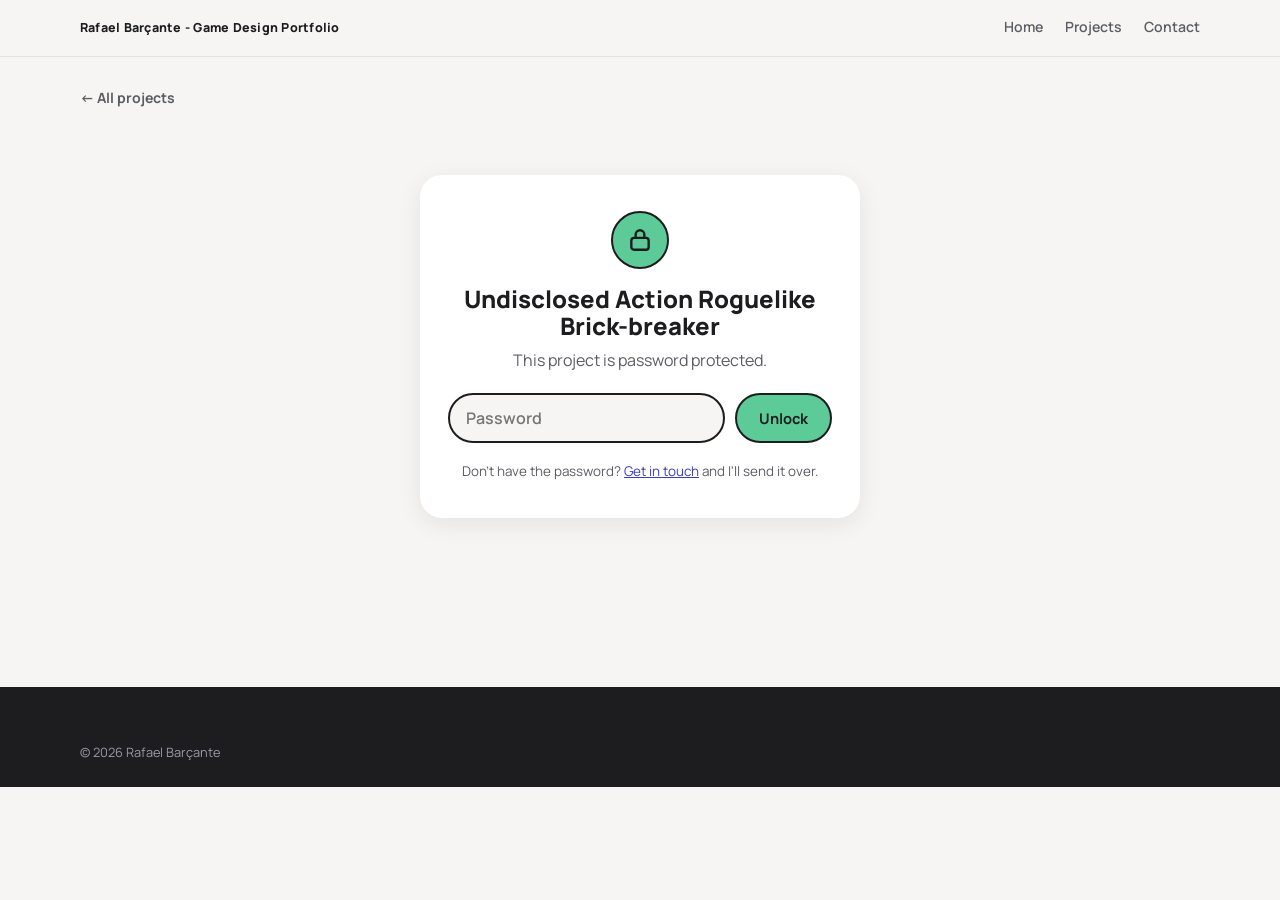
==== projects/undisclosed-roguelike.html @ 83f4151e "First version" ====
<!DOCTYPE html>
<html lang="en">
<head>
  <meta charset="utf-8">
  <meta name="viewport" content="width=device-width, initial-scale=1">
  <title>Undisclosed Action Roguelike Brick-breaker — Rafael Barçante</title>
  <meta name="robots" content="noindex">
  <link rel="preconnect" href="https://fonts.googleapis.com">
  <link rel="preconnect" href="https://fonts.gstatic.com" crossorigin>
  <link href="https://fonts.googleapis.com/css2?family=Manrope:wght@400;500;600;700;800&display=swap" rel="stylesheet">
  <link rel="stylesheet" href="../css/styles.css">
  <link rel="stylesheet" href="../css/project.css">
</head>
<body>
  <header class="topbar">
    <div class="wrap topbar__inner">
      <a class="brand" href="../index.html">Rafael Barçante - Game Design Portfolio</a>
      <nav class="nav" aria-label="Main">
        <a href="../index.html">Home</a>
        <a href="../index.html#projects">Projects</a>
        <a href="../index.html#contact">Contact</a>
      </nav>
    </div>
  </header>

  <main class="proj-main">
    <div class="wrap">
      <a class="back" href="../index.html#projects">← All projects</a>
<section class="lock" id="lock">
      <div class="lock__card">
        <div class="lock__icon"><svg width="26" height="26" viewBox="0 0 24 24" fill="none" stroke="#1d1d1f" stroke-width="2.2" stroke-linecap="round" stroke-linejoin="round" aria-hidden="true"><rect x="4" y="10" width="16" height="11" rx="2.5"/><path d="M8 10V7a4 4 0 0 1 8 0v3"/></svg></div>
        <h1>Undisclosed Action Roguelike Brick-breaker</h1>
        <p>This project is password protected.</p>
        <form id="lock-form">
          <label class="sr-only" for="lock-pw">Password</label>
          <input id="lock-pw" type="password" autocomplete="current-password" placeholder="Password" required>
          <button class="btn btn--primary" type="submit">Unlock</button>
        </form>
        <p class="lock__error" id="lock-error" role="alert" hidden></p>
        <p class="lock__hint">Don't have the password? <a href="mailto:rafael.barcante@gmail.com">Get in touch</a> and I'll send it over.</p>
      </div>
    </section>
    <div id="content" hidden></div>
    <script type="application/json" id="payload">{"v":1,"iter":600000,"salt":"v3rDikREtZNe1oFG0HBC/A==","iv":"DkcYHXsOexTTvelu","data":"gWxoSyaLN7iQ2Rzfu2LzysecOKLdMZaOvZkh16o2PJcG0OeFjqNSX8PrkNy+Uqo1PfiG0k2PnQDavRN1LwfP24Ue7w4mtFeFiXdKm9mda60fz02i+CEdFFumot5Amr2/[base64]/nMkaPq30xOIZsAdq5SF5NfpjK0+M0GcjmKcG2uNLQrMF98FjCrQblWLaYQBhMnMlc+N6e294b/9g8RPoDf/voU9H36e/x0r7/iZcZlhmkKLq1wAM71obEqICXZ8xxbKRjD9dRZfAO99ccXKEAx/ONb5ztJZoVfVTr+Mr++mWBNnmP7oAdqVg42jAeg8cOCpiwBFj2Zh2BZCHe59yPe5Xm8G8pLyUalq0xVbJ0dFeUvZVjOKOV6we6iClYMcHnJHrzwmqY/9krOYmW2sMPoqXNxNIGgtAV2cWkOf4jnOhpBDWrKpe/tgGS9QsAEbxh2Kc1Lqq7z0IbPFw0u79H+FBe90l7zfWaL8epKhQR8R2veGmJPPHkPhYEpk3SL5eJsspbKE4VVQzZJ0NPd3P5Kj4fvxIV9kC0/Vx6kXFkAj4Dqj6JHJ8094x3G0VO1BK54XthNot15qFRaMJWd6V+kPc73XX9BNOTvkmcMVNndsdmVP9Ax3POvxVkfSJpxju3hHPexbIh4Im4aKe8NHD/vEZW8NHd8U8c0iS0nju0iBlA+j38smVr1dq0zzNu0xc+bKA4zKBQYWW/[base64]/o5MGNxg4+o6Cm99JQRCSJRwNhenZKGECsJcW+S2UFpHHP0DpSwkoXdfbcw6GQnTydJrAB1p9JpcVXDlUpJXaFCYHvo9Hy8NhquRg20Jcjov3cu1TVTC15DF4lwCm1ROWXPsGCuVC3ua1vUpW582o/Q6Kf9Ev12126WmvehSbeJxhCkOCo0eI+W+9Y1/kgahxXUzW3k4bQ98oG1TUXhaLFs9MVN+y9PBmwfUVo8c4fhW+cjJU+LRz0fwOKbjLzYNAGVK6B6e10QU2HNdBIy7hw2lfwMLHWu1gfsi98uBlFhvK6/5LHnUwQrzMHF3gSmRXEzF1ZuAbX+hVQH+h8LQy8oMWfr96HqUzXP256K/4nrbALGMy4RGKVdsM63BLs+peMD/tHW6ZDQQBCRcM0Z+YqvszGj0ncsSQ1hRGYBULJ6MzopfeXQnJup8My2XMmjNllyHt0OQZL8D8PefPPqeYRVg4l0qg1NVJbx8mUeLojL0HI7nVNlhNJrODmUZbftlBwdPh511elDJKd2HWUmN/+w+sE9gHZg6o+I5uL2+skQe4C0ZhmgGARHwDvA01GONoZrikKIALNsLQ7ho1Zr9HnwtI+Qn9mfGma4rbiyPzKAtin4JaI4jY8sJ1gy8PrleOMVR5Q5fmZVHtjQNQqJPf/wQl1qWeKGLLY46GzP0Fmw6EN9/OHGDEiV2IhFYuCgQwDjfDp3WfQdlBmWWrNaVBBRzBZrC/LGcoycob8UhbQNm2NiNy6zlXmjNQwYKn7vQfpIM3mViR69EtxJrs/nfzlgc8lc0zb2TYyRabwMZ/L2xfqGjuii9qzsAaFoDbwhn3QYj8Vr8hYcbjjFG163awdKWBqXPhsxhJoq/s4awHIbBAKXbPVU/y3VYGhpzAQirUWfOg0bGOiTUk+MkFrvpKkPIjnkEwHzCBQBezKKpYCj5+pVLtcp0HTWLeUZUZWrKu/Bp9QWK9ecFmo/2QN0JR0LARS4p5s7YBS8l9PBYhRk+Qd3iQovowhIvz+a5JFE8dDmKWXxj4M443lyRit0KkqrJfxlyanRSQHUOCnl+n9A8/4ULkNy/+ABIKoZEiX4fLZkIDdIOxUo638XbrhQ80+sfTkhHQQwDx62d1L/hz"}</script>
    </div>
  </main>

  <footer class="footer">
    <div class="wrap footer__copy" style="margin-top:0">© <span id="year"></span> Rafael Barçante</div>
  </footer>

  <script src="../js/project.js"></script>
  <script src="../js/unlock.js"></script>
</body>
</html>
---- css/styles.css ----
/* ==========================================================================
   Portfolio — Rafael Barçante
   Light theme. Change colors/sizes in :root.
   ========================================================================== */

:root {
  --bg: #f6f5f3;
  --surface: #ffffff;
  --ink: #1d1d1f;
  --ink-soft: #5c5c63;
  --line: #e3e1dc;
  --accent: #5ccb98;       /* green accent */
  --accent-ink: #1d1d1f;
  --link: #3b3fb6;
  --radius: 22px;
  --shadow: 0 6px 24px rgba(20, 20, 30, .08);
  --shadow-hover: 0 14px 36px rgba(20, 20, 30, .14);
  --font: "Manrope", system-ui, -apple-system, "Segoe UI", Roboto, Arial, sans-serif;
}

*, *::before, *::after { box-sizing: border-box; }
html { scroll-behavior: smooth; scroll-padding-top: 72px; }
body {
  margin: 0;
  font-family: var(--font);
  color: var(--ink);
  background: var(--bg);
  line-height: 1.55;
  -webkit-font-smoothing: antialiased;
}
img { max-width: 100%; display: block; }
a { color: inherit; }
h1, h2, h3 { line-height: 1.15; margin: 0; }
[hidden] { display: none !important; }

.wrap { width: min(1120px, 100% - 40px); margin-inline: auto; }

/* ---------- Top bar ---------- */
.topbar {
  position: sticky; top: 0; z-index: 20;
  background: rgba(246, 245, 243, .88);
  backdrop-filter: blur(10px);
  border-bottom: 1px solid var(--line);
}
.topbar__inner { display: flex; align-items: center; justify-content: space-between; height: 56px; }
.brand { font-size: .78rem; font-weight: 800; text-decoration: none; letter-spacing: .02em; }
.nav { display: flex; gap: 22px; }
.nav a { font-size: .88rem; font-weight: 600; color: var(--ink-soft); text-decoration: none; padding: 4px 0; border-bottom: 2px solid transparent; }
.nav a:hover { color: var(--ink); border-color: var(--accent); }

/* ---------- Buttons ---------- */
.btn {
  display: inline-flex; align-items: center; gap: 10px;
  font: 700 .92rem var(--font);
  padding: 12px 22px; border-radius: 999px;
  text-decoration: none; cursor: pointer;
  border: 2px solid var(--ink);
  transition: transform .15s ease, background .15s ease, box-shadow .15s ease;
}
.btn:hover { transform: translateY(-2px); }
.btn--primary { background: var(--accent); color: var(--accent-ink); }
.btn--primary:hover { box-shadow: 0 6px 16px rgba(71, 155, 119, .45); }
.btn--ghost { background: transparent; color: var(--ink); }
.btn--ghost:hover { background: var(--ink); color: #fff; }
.btn__arrow { font-weight: 800; }

/* ---------- Hero ---------- */
.hero { padding: 22px 0 20px; }
.hero__inner { display: grid; grid-template-columns: 148px 1fr; gap: 36px; align-items: center; }
.hero__photo img, .hero__photo .ph {
  width: 148px; height: 148px; border-radius: 50%; object-fit: cover;
  box-shadow: var(--shadow);
}
.hero h1 { font-size: clamp(1.9rem, 3.6vw, 2.5rem); font-weight: 800; letter-spacing: -.02em; }
.hero__role { margin: 4px 0 8px; color: var(--ink-soft); font-weight: 600; font-size: 1.05rem; }
.hero__bio { margin: 0 0 16px; max-width: 92ch; font-size: 1rem; }
.hero__cta { display: flex; flex-wrap: wrap; gap: 10px; }
.hero__cta .btn { padding: 9px 20px; }

/* ---------- Specialties strip ---------- */
.strip { border-block: 1px solid var(--line); background: var(--surface); }
.strip__inner { display: grid; grid-template-columns: repeat(4, 1fr); }
.strip__inner > div { padding: 9px 20px; display: flex; flex-direction: column; gap: 0; border-left: 1px solid var(--line); }
.strip__inner > div:first-child { border-left: 0; padding-left: 0; }
.strip strong { font-size: .95rem; }
.strip span { font-size: .82rem; color: var(--ink-soft); }

/* ---------- Projects ---------- */
.projects { padding: 28px 0 24px; }
.section-head { display: flex; flex-wrap: wrap; align-items: center; justify-content: space-between; gap: 16px; margin-bottom: 16px; }
.section-head h2 { font-size: 1.7rem; font-weight: 800; letter-spacing: -.01em; }

.filters { display: flex; flex-wrap: wrap; gap: 8px; }
.filter {
  font: 600 .82rem var(--font); cursor: pointer;
  padding: 7px 15px; border-radius: 999px;
  background: var(--surface); color: var(--ink);
  border: 1.5px solid var(--line);
  transition: border-color .15s, background .15s;
}
.filter:hover { border-color: var(--ink); }
.filter.is-active { background: var(--ink); color: #fff; border-color: var(--ink); }

.grid { display: grid; grid-template-columns: repeat(2, 1fr); gap: 28px; }
.empty { color: var(--ink-soft); text-align: center; padding: 40px 0; }

.card {
  background: var(--surface); border-radius: var(--radius);
  padding: 16px; box-shadow: var(--shadow);
  display: flex; flex-direction: column;
  transition: transform .2s ease, box-shadow .2s ease;
  position: relative; cursor: pointer;
}
.card:hover { transform: translateY(-4px); box-shadow: var(--shadow-hover); }
/* Whole card is the link: the "See details" anchor stretches over the card */
.card .btn--pill::after { content: ""; position: absolute; inset: 0; border-radius: var(--radius); }
.card:hover .btn--pill, .card:focus-within .btn--pill { background: var(--accent); }
.card:hover .btn--pill .btn__arrow, .card:focus-within .btn--pill .btn__arrow { background: var(--surface); }
.card:hover, .card:focus-within { outline: 2px solid var(--accent); outline-offset: 0; }
.card .btn--pill:hover { transform: none; }
.card .btn--pill:focus-visible { outline: none; }

.card__media {
  position: relative; aspect-ratio: 21 / 9; overflow: hidden;
  border-radius: 14px; background: #ecebe7;
}
.card__img, .card__gif, .card__video, .card__media .ph { position: absolute; inset: 0; width: 100%; height: 100%; object-fit: cover; }
.card__gif { opacity: 0; transition: opacity .25s ease; }
.card:hover .card__gif[src] { opacity: 1; }

.card__body { display: flex; flex-direction: column; flex: 1; padding: 16px 6px 4px; }
.card__title { font-size: 1.3rem; font-weight: 800; letter-spacing: -.01em; }
.card__meta { margin: 4px 0 0; font-size: .82rem; color: var(--ink-soft); }
.card__results { margin-top: 14px; padding: 10px 12px 12px; border-radius: 16px; background: color-mix(in srgb, var(--accent) 12%, #fff); border: 1px solid color-mix(in srgb, var(--accent) 35%, #fff); }
.card__results-title { margin: 0 0 8px; display: flex; align-items: center; gap: 8px; font-size: .68rem; font-weight: 800; letter-spacing: .09em; text-transform: uppercase; color: color-mix(in srgb, var(--accent) 70%, #000); }
.card__results-title::before { content: ""; width: 14px; height: 3px; border-radius: 2px; background: var(--accent); }
.card__metrics { display: flex; flex-wrap: wrap; gap: 6px; }
.card__metric {
  align-self: flex-start; margin: 0;
  font-size: .84rem; font-weight: 700;
  background: var(--accent); padding: 5px 12px; border-radius: 14px; line-height: 1.35;
}
.card__bullets { margin: 14px 0 18px; padding-left: 18px; font-size: .92rem; display: grid; gap: 8px; }
.card__bullets strong { font-weight: 800; }

.card__foot { margin-top: auto; display: flex; align-items: center; justify-content: space-between; gap: 12px; flex-wrap: wrap; }
.card__tags { display: flex; flex-wrap: wrap; gap: 6px; }
.chip { font-size: .72rem; font-weight: 600; color: var(--ink-soft); background: var(--bg); border: 1px solid var(--line); padding: 3px 10px; border-radius: 999px; }

.btn--pill { padding: 6px 16px 6px 6px; font-size: .8rem; border-width: 1.5px; background: var(--surface); }
.btn--pill .btn__arrow {
  display: grid; place-items: center; width: 28px; height: 28px;
  background: var(--accent); border-radius: 50%; border: 1.5px solid var(--ink);
}
.btn--pill:hover { background: var(--accent); }
.btn--pill:hover .btn__arrow { background: var(--surface); }

/* ---------- Media placeholder ---------- */
.ph {
  display: flex; flex-direction: column; align-items: center; justify-content: center; gap: 4px;
  text-align: center; padding: 12px;
  color: #6b6a64;
  border: 2px dashed #b9b6ac;
  background: repeating-linear-gradient(45deg, #f1efea, #f1efea 12px, #eae8e2 12px, #eae8e2 24px);
}
.ph--round { border-radius: 50%; }
.ph__icon { font-size: 1.6rem; font-weight: 300; line-height: 1; }
.ph__file { font: 600 .76rem ui-monospace, Consolas, monospace; word-break: break-all; }
.ph__size { font-size: .72rem; opacity: .8; }

/* ---------- About ---------- */
.about { padding: 48px 0 64px; }
.about__inner { display: grid; grid-template-columns: 220px 1fr; gap: 48px; align-items: start; border-top: 1px solid var(--line); padding-top: 40px; }
.about h2 { font-size: 1.7rem; font-weight: 800; }
.about p { margin: 0; max-width: 64ch; }

/* ---------- Footer ---------- */
.footer { background: var(--ink); color: #fff; padding: 56px 0 24px; }
.footer__inner { display: flex; flex-wrap: wrap; gap: 24px; justify-content: space-between; align-items: center; }
.footer h2 { font-size: 1.8rem; font-weight: 800; }
.footer p { margin: 6px 0 0; color: #c9c9cf; }
.footer__links { display: flex; flex-wrap: wrap; gap: 12px; }
.footer .btn--ghost { color: #fff; border-color: #fff; }
.footer .btn--ghost:hover { background: #fff; color: var(--ink); }
.footer__copy { margin-top: 40px; font-size: .8rem; color: #9a9aa3; }

/* ---------- Toast ---------- */
.toast {
  position: fixed; left: 50%; bottom: 28px; transform: translate(-50%, 20px);
  background: var(--ink); color: #fff; font-size: .88rem; font-weight: 600;
  padding: 12px 20px; border-radius: 999px; box-shadow: var(--shadow-hover);
  opacity: 0; pointer-events: none; transition: opacity .25s, transform .25s; z-index: 50;
  max-width: calc(100% - 32px);
}
.toast.is-on { opacity: 1; transform: translate(-50%, 0); }

/* ---------- Responsive ---------- */
@media (max-width: 860px) {
  .grid { grid-template-columns: 1fr; }
  .hero__inner, .about__inner { grid-template-columns: 1fr; gap: 24px; }
  .hero__inner { justify-items: start; }
  .hero__photo img, .hero__photo .ph { width: 160px; height: 160px; }
  .strip__inner { grid-template-columns: repeat(2, 1fr); }
  .strip__inner > div:nth-child(3) { border-left: 0; padding-left: 0; }
  .strip__inner > div:nth-child(n+3) { border-top: 1px solid var(--line); }
}
@media (max-width: 520px) {
  .nav { gap: 14px; }
  .brand { display: none; }
  .topbar__inner { justify-content: center; }
}
@media (prefers-reduced-motion: reduce) {
  * { transition: none !important; scroll-behavior: auto !important; }
}
---- css/project.css ----
/* ==========================================================================
   Project detail pages (open + locked). Uses variables from styles.css.
   ========================================================================== */

.proj-main { padding: 28px 0 72px; min-height: 70vh; }
.back {
  display: inline-block; margin-bottom: 18px;
  font-weight: 700; font-size: .88rem; color: var(--ink-soft); text-decoration: none;
}
.back:hover { color: var(--ink); }

.proj { max-width: 980px; margin-inline: auto; }
.proj-text { max-width: 760px; margin-inline: auto; }

/* Banner + video */
.proj-banner { border-radius: var(--radius); overflow: hidden; box-shadow: var(--shadow); background: #ecebe7; }
.proj-banner img, .proj-banner .ph { width: 100%; aspect-ratio: 21 / 8; object-fit: cover; }
.proj-banner .ph { border-radius: 0; }

.proj-video { margin-top: 24px; }
.video-slot {
  position: relative; aspect-ratio: 16 / 9; border-radius: var(--radius);
  overflow: hidden; box-shadow: var(--shadow); background: #000;
}
.video-slot iframe, .video-slot .ph { position: absolute; inset: 0; width: 100%; height: 100%; border: 0; }
.video-slot .ph { border-radius: 0; }

/* Head */
.proj-head { text-align: center; margin: 40px auto 8px; max-width: 760px; }
.proj-head h1 { font-size: clamp(1.8rem, 4vw, 2.6rem); font-weight: 800; letter-spacing: -.02em; }
.proj-head .proj-links { margin: 28px 0 0; display: flex; gap: 12px; justify-content: center; flex-wrap: wrap; }
.proj .proj-facts {
  list-style: none; margin: 22px 0 0; padding: 0;
  display: flex; flex-wrap: wrap; justify-content: center; gap: 10px;
}
.proj-facts li {
  background: var(--surface); border: 1px solid var(--line); border-radius: 999px;
  padding: 6px 14px; font-size: .84rem; font-weight: 600;
}
.proj-facts li span { color: var(--ink-soft); font-weight: 500; margin-right: 6px; }

/* Sections */
.proj section { margin-top: 44px; }
.proj h2 {
  font-size: 1.45rem; font-weight: 800; letter-spacing: -.01em;
  display: inline-block; padding-bottom: 6px; margin-bottom: 14px;
  border-bottom: 4px solid var(--accent);
}
.proj h3 { font-size: 1.1rem; font-weight: 800; margin: 24px 0 8px; }
.proj p { margin: 0 0 14px; }
.proj ul { padding-left: 20px; display: grid; gap: 8px; margin: 0 0 14px; }

.proj .results ul { list-style: none; padding: 0; }
.proj .results li {
  position: relative; padding: 12px 16px 12px 44px;
  background: var(--surface); border-radius: 14px; box-shadow: var(--shadow);
}
.proj .results li::before {
  content: "✓"; position: absolute; left: 12px; top: 11px;
  width: 22px; height: 22px; border-radius: 50%;
  background: var(--accent); display: grid; place-items: center;
  font-size: .8rem; font-weight: 800;
}

.proj-figure { margin: 18px 0; }
.proj-figure img, .proj-figure .ph {
  width: 100%; height: auto; border-radius: 14px; background: var(--surface); box-shadow: var(--shadow);
}
.proj-figure .ph { aspect-ratio: 16 / 9; }
.proj-figure figcaption { margin-top: 8px; font-size: .84rem; color: var(--ink-soft); text-align: center; }

/* Gallery */
.proj-shots h2 { display: block; border: 0; text-align: center; }
.proj-shots h2 span { display: inline-block; padding-bottom: 6px; border-bottom: 4px solid var(--accent); }
.gallery { display: grid; grid-template-columns: repeat(auto-fill, minmax(200px, 1fr)); gap: 16px; align-items: start; margin-top: 18px; }
.gallery img, .gallery .ph { width: 100%; height: auto; border-radius: 14px; box-shadow: var(--shadow); cursor: zoom-in; background: var(--surface); }
.gallery .ph { aspect-ratio: 9 / 19.5; cursor: default; }
/* Screenshots shown at their original size/ratio, never cropped or stretched */
.proj-pair { display: flex; gap: 16px; align-items: flex-start; margin: 18px 0; }
.proj-pair .proj-figure { margin: 0; flex-basis: 0; flex-shrink: 1; min-width: 0; }
.proj-pair .proj-figure img { width: 100%; max-width: none; }
.shots-row { display: grid; gap: 14px; align-items: start; margin-top: 18px; }
.shots-row.cols-3 { grid-template-columns: repeat(3, 1fr); }
.shots-row.cols-4 { grid-template-columns: repeat(4, 1fr); }
.shots-row img { width: 100%; height: auto; border-radius: 0; box-shadow: none; background: none; cursor: zoom-in; }
.gallery--native { display: flex; flex-wrap: wrap; justify-content: center; align-items: flex-start; gap: 24px; }
.gallery--native img { width: auto; max-width: 100%; height: auto; border-radius: 0; box-shadow: none; background: none; }

/* Lightbox */
.lightbox {
  position: fixed; inset: 0; z-index: 100; background: rgba(15, 15, 20, .9);
  display: none; align-items: center; justify-content: center; padding: 24px;
}
.lightbox.is-on { display: flex; }
.lightbox img { max-width: 100%; max-height: 100%; border-radius: 10px; }
.lightbox button {
  position: absolute; background: rgba(255,255,255,.14); color: #fff; border: 0; cursor: pointer;
  width: 44px; height: 44px; border-radius: 50%; font-size: 1.3rem;
}
.lightbox button:hover { background: rgba(255,255,255,.28); }
.lightbox .lb-close { top: 18px; right: 18px; }
.lightbox .lb-prev { left: 18px; top: 50%; transform: translateY(-50%); }
.lightbox .lb-next { right: 18px; top: 50%; transform: translateY(-50%); }

/* Lock screen */
.lock { display: grid; place-items: center; padding: 48px 0; }
.lock__card {
  width: min(440px, 100%); text-align: center; background: var(--surface);
  border-radius: var(--radius); padding: 36px 28px; box-shadow: var(--shadow);
}
.lock__icon {
  width: 58px; height: 58px; margin: 0 auto 16px; border-radius: 50%;
  background: var(--accent); border: 2px solid var(--ink); display: grid; place-items: center;
}
.lock__card h1 { font-size: 1.5rem; font-weight: 800; }
.lock__card p { color: var(--ink-soft); margin: 8px 0 20px; }
.lock__card form { display: flex; gap: 10px; }
.lock__card input {
  flex: 1; min-width: 0; font: 600 1rem var(--font);
  padding: 12px 16px; border-radius: 999px; border: 2px solid var(--line); background: var(--bg);
}
.lock__card input:focus { outline: none; border-color: var(--ink); }
.lock__error { color: #b3261e !important; font-weight: 700; margin: 14px 0 0 !important; }
.lock__hint { font-size: .84rem; margin: 18px 0 0 !important; }
.lock__hint a { color: var(--link); }
.lock.is-busy button { opacity: .6; pointer-events: none; }

/* Card lock badge (front page) */
.lock-badge {
  position: absolute; top: 10px; left: 10px; z-index: 2;
  display: inline-flex; align-items: center; gap: 6px;
  background: rgba(29, 29, 31, .86); color: #fff;
  font-size: .72rem; font-weight: 700; padding: 5px 11px 5px 9px; border-radius: 999px;
  backdrop-filter: blur(4px);
}

.sr-only { position: absolute; width: 1px; height: 1px; overflow: hidden; clip: rect(0 0 0 0); white-space: nowrap; }

@media (max-width: 520px) {
  .lock__card form { flex-direction: column; }
  .gallery { grid-template-columns: repeat(2, 1fr); gap: 10px; }
}

/* ---------- Extra components for case-study pages ---------- */
.proj-wide { margin-top: 44px; }
.proj video { display: block; }

.proj-figure video, .proj-media-row video, .proj-media-row img {
  width: 100%; height: auto; border-radius: 14px; box-shadow: var(--shadow); background: #111;
}
.proj-figure img { cursor: zoom-in; }
.proj-figure--tall img, .proj-figure--tall video { max-width: 520px; margin-inline: auto; }
.proj-figure--native img, .proj-figure--native video { width: auto; max-width: 100%; margin-inline: auto; }
.proj-figure--pixel img, .proj-figure--pixel video { image-rendering: pixelated; }
.proj-figure .ph { margin-inline: auto; }

.proj-figure h4 { margin: 0 0 8px; font-size: .95rem; font-weight: 800; }
.proj-figure figcaption { font-weight: 600; }

.proj-media-row { display: grid; grid-template-columns: repeat(3, 1fr); gap: 16px; margin-top: 22px; }
.proj-media-row.two { grid-template-columns: repeat(2, 1fr); }

.proj-grid { display: grid; grid-template-columns: repeat(2, 1fr); gap: 14px; margin: 16px 0 8px; }
.proj-grid img, .proj-grid .ph { width: 100%; height: auto; aspect-ratio: 9 / 4; object-fit: cover; border-radius: 12px; box-shadow: var(--shadow); cursor: zoom-in; background: var(--surface); }
.proj-grid .ph { aspect-ratio: 16 / 9; cursor: default; }
.proj-grid img:last-child:nth-child(odd) { grid-column: 1 / -1; aspect-ratio: 21 / 9; }

.proj ul ul { margin: 8px 0 0; }
.proj .lead { font-size: 1.08rem; }
.proj blockquote { margin: 0 0 14px; padding: 4px 0 4px 16px; border-left: 4px solid var(--accent); color: var(--ink-soft); }

@media (max-width: 520px) {
  .proj-media-row { gap: 8px; }
  .proj-grid { grid-template-columns: 1fr; }
}

/* Local-preview fallback for YouTube slots (file:// cannot embed) */
.yt-fallback { position: relative; display: block; width: 100%; height: 100%; background: #111; color: #fff; text-decoration: none; }
.yt-fallback img { width: 100%; height: 100%; object-fit: cover; display: block; opacity: .85; }
.yt-fallback__play { position: absolute; inset: 0; margin: auto; width: 76px; height: 76px; border-radius: 50%; background: var(--accent); color: var(--accent-ink); display: grid; place-items: center; font-size: 28px; padding-left: 5px; }
.yt-fallback__note { position: absolute; left: 0; right: 0; bottom: 0; padding: 8px 12px; font-size: .78rem; background: rgba(0,0,0,.6); text-align: center; }
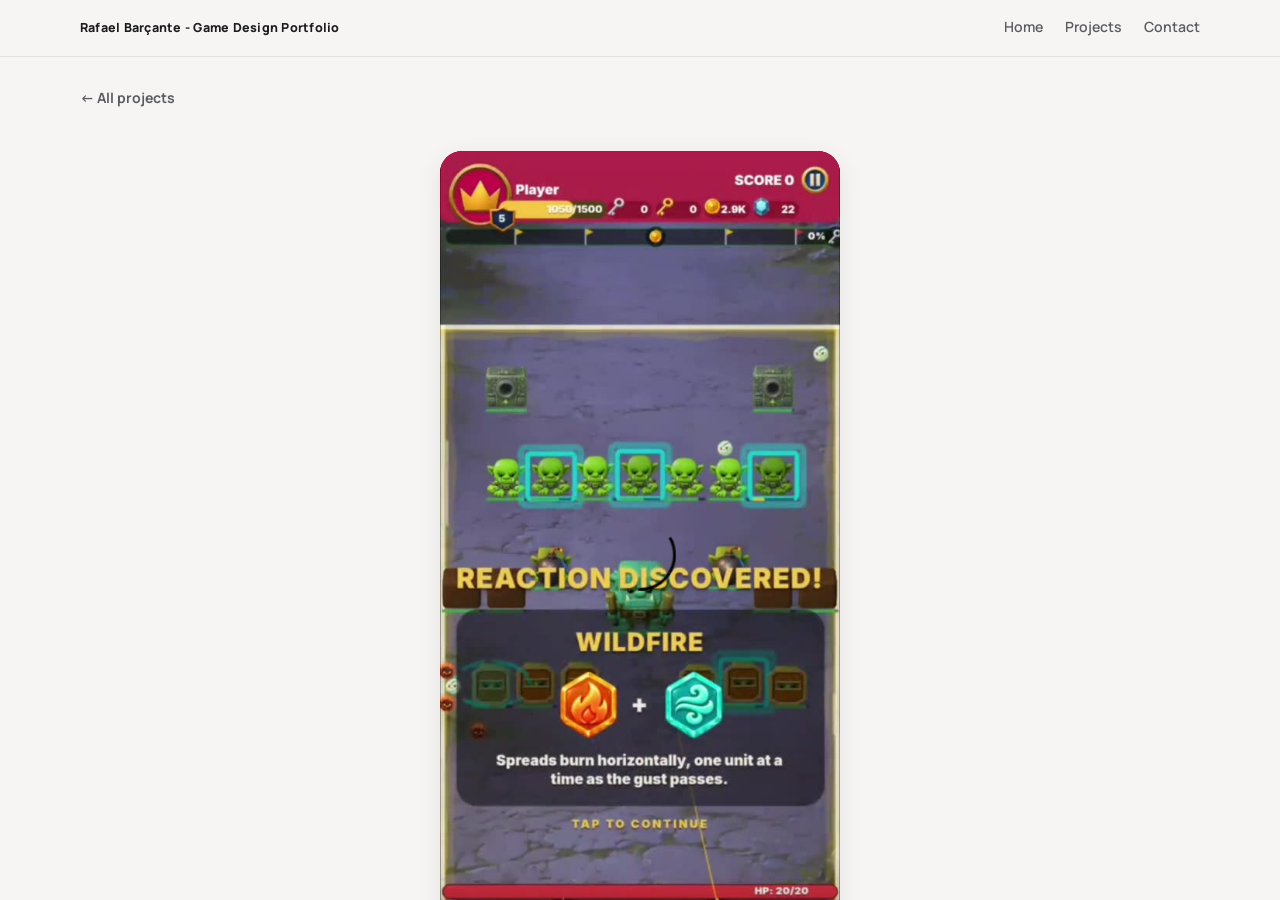
==== commit c59ef80f: "Fortis Games projects open, new banners and card updates" ====
--- a/projects/undisclosed-roguelike.html
+++ b/projects/undisclosed-roguelike.html
@@ -1,55 +1,4 @@
 <!DOCTYPE html>
-<html lang="en">
-<head>
-  <meta charset="utf-8">
-  <meta name="viewport" content="width=device-width, initial-scale=1">
-  <title>Undisclosed Action Roguelike Brick-breaker — Rafael Barçante</title>
-  <meta name="robots" content="noindex">
-  <link rel="preconnect" href="https://fonts.googleapis.com">
-  <link rel="preconnect" href="https://fonts.gstatic.com" crossorigin>
-  <link href="https://fonts.googleapis.com/css2?family=Manrope:wght@400;500;600;700;800&display=swap" rel="stylesheet">
-  <link rel="stylesheet" href="../css/styles.css">
-  <link rel="stylesheet" href="../css/project.css">
-</head>
-<body>
-  <header class="topbar">
-    <div class="wrap topbar__inner">
-      <a class="brand" href="../index.html">Rafael Barçante - Game Design Portfolio</a>
-      <nav class="nav" aria-label="Main">
-        <a href="../index.html">Home</a>
-        <a href="../index.html#projects">Projects</a>
-        <a href="../index.html#contact">Contact</a>
-      </nav>
-    </div>
-  </header>
-
-  <main class="proj-main">
-    <div class="wrap">
-      <a class="back" href="../index.html#projects">← All projects</a>
-<section class="lock" id="lock">
-      <div class="lock__card">
-        <div class="lock__icon"><svg width="26" height="26" viewBox="0 0 24 24" fill="none" stroke="#1d1d1f" stroke-width="2.2" stroke-linecap="round" stroke-linejoin="round" aria-hidden="true"><rect x="4" y="10" width="16" height="11" rx="2.5"/><path d="M8 10V7a4 4 0 0 1 8 0v3"/></svg></div>
-        <h1>Undisclosed Action Roguelike Brick-breaker</h1>
-        <p>This project is password protected.</p>
-        <form id="lock-form">
-          <label class="sr-only" for="lock-pw">Password</label>
-          <input id="lock-pw" type="password" autocomplete="current-password" placeholder="Password" required>
-          <button class="btn btn--primary" type="submit">Unlock</button>
-        </form>
-        <p class="lock__error" id="lock-error" role="alert" hidden></p>
-        <p class="lock__hint">Don't have the password? <a href="mailto:rafael.barcante@gmail.com">Get in touch</a> and I'll send it over.</p>
-      </div>
-    </section>
-    <div id="content" hidden></div>
-    <script type="application/json" id="payload">{"v":1,"iter":600000,"salt":"v3rDikREtZNe1oFG0HBC/A==","iv":"DkcYHXsOexTTvelu","data":"gWxoSyaLN7iQ2Rzfu2LzysecOKLdMZaOvZkh16o2PJcG0OeFjqNSX8PrkNy+Uqo1PfiG0k2PnQDavRN1LwfP24Ue7w4mtFeFiXdKm9mda60fz02i+CEdFFumot5Amr2/[base64]/nMkaPq30xOIZsAdq5SF5NfpjK0+M0GcjmKcG2uNLQrMF98FjCrQblWLaYQBhMnMlc+N6e294b/9g8RPoDf/voU9H36e/x0r7/iZcZlhmkKLq1wAM71obEqICXZ8xxbKRjD9dRZfAO99ccXKEAx/ONb5ztJZoVfVTr+Mr++mWBNnmP7oAdqVg42jAeg8cOCpiwBFj2Zh2BZCHe59yPe5Xm8G8pLyUalq0xVbJ0dFeUvZVjOKOV6we6iClYMcHnJHrzwmqY/9krOYmW2sMPoqXNxNIGgtAV2cWkOf4jnOhpBDWrKpe/tgGS9QsAEbxh2Kc1Lqq7z0IbPFw0u79H+FBe90l7zfWaL8epKhQR8R2veGmJPPHkPhYEpk3SL5eJsspbKE4VVQzZJ0NPd3P5Kj4fvxIV9kC0/Vx6kXFkAj4Dqj6JHJ8094x3G0VO1BK54XthNot15qFRaMJWd6V+kPc73XX9BNOTvkmcMVNndsdmVP9Ax3POvxVkfSJpxju3hHPexbIh4Im4aKe8NHD/vEZW8NHd8U8c0iS0nju0iBlA+j38smVr1dq0zzNu0xc+bKA4zKBQYWW/[base64]/o5MGNxg4+o6Cm99JQRCSJRwNhenZKGECsJcW+S2UFpHHP0DpSwkoXdfbcw6GQnTydJrAB1p9JpcVXDlUpJXaFCYHvo9Hy8NhquRg20Jcjov3cu1TVTC15DF4lwCm1ROWXPsGCuVC3ua1vUpW582o/Q6Kf9Ev12126WmvehSbeJxhCkOCo0eI+W+9Y1/kgahxXUzW3k4bQ98oG1TUXhaLFs9MVN+y9PBmwfUVo8c4fhW+cjJU+LRz0fwOKbjLzYNAGVK6B6e10QU2HNdBIy7hw2lfwMLHWu1gfsi98uBlFhvK6/5LHnUwQrzMHF3gSmRXEzF1ZuAbX+hVQH+h8LQy8oMWfr96HqUzXP256K/4nrbALGMy4RGKVdsM63BLs+peMD/tHW6ZDQQBCRcM0Z+YqvszGj0ncsSQ1hRGYBULJ6MzopfeXQnJup8My2XMmjNllyHt0OQZL8D8PefPPqeYRVg4l0qg1NVJbx8mUeLojL0HI7nVNlhNJrODmUZbftlBwdPh511elDJKd2HWUmN/+w+sE9gHZg6o+I5uL2+skQe4C0ZhmgGARHwDvA01GONoZrikKIALNsLQ7ho1Zr9HnwtI+Qn9mfGma4rbiyPzKAtin4JaI4jY8sJ1gy8PrleOMVR5Q5fmZVHtjQNQqJPf/wQl1qWeKGLLY46GzP0Fmw6EN9/OHGDEiV2IhFYuCgQwDjfDp3WfQdlBmWWrNaVBBRzBZrC/LGcoycob8UhbQNm2NiNy6zlXmjNQwYKn7vQfpIM3mViR69EtxJrs/nfzlgc8lc0zb2TYyRabwMZ/L2xfqGjuii9qzsAaFoDbwhn3QYj8Vr8hYcbjjFG163awdKWBqXPhsxhJoq/s4awHIbBAKXbPVU/y3VYGhpzAQirUWfOg0bGOiTUk+MkFrvpKkPIjnkEwHzCBQBezKKpYCj5+pVLtcp0HTWLeUZUZWrKu/Bp9QWK9ecFmo/2QN0JR0LARS4p5s7YBS8l9PBYhRk+Qd3iQovowhIvz+a5JFE8dDmKWXxj4M443lyRit0KkqrJfxlyanRSQHUOCnl+n9A8/4ULkNy/+ABIKoZEiX4fLZkIDdIOxUo638XbrhQ80+sfTkhHQQwDx62d1L/hz"}</script>
-    </div>
-  </main>
-
-  <footer class="footer">
-    <div class="wrap footer__copy" style="margin-top:0">© <span id="year"></span> Rafael Barçante</div>
-  </footer>
-
-  <script src="../js/project.js"></script>
-  <script src="../js/unlock.js"></script>
-</body>
-</html>
+<html lang="en"><head><meta charset="utf-8"><title>Redirecting…</title>
+<meta http-equiv="refresh" content="0; url=unreleased-roguelike.html"><link rel="canonical" href="unreleased-roguelike.html"></head>
+<body><p>This page has moved: <a href="unreleased-roguelike.html">continue</a>.</p></body></html>
